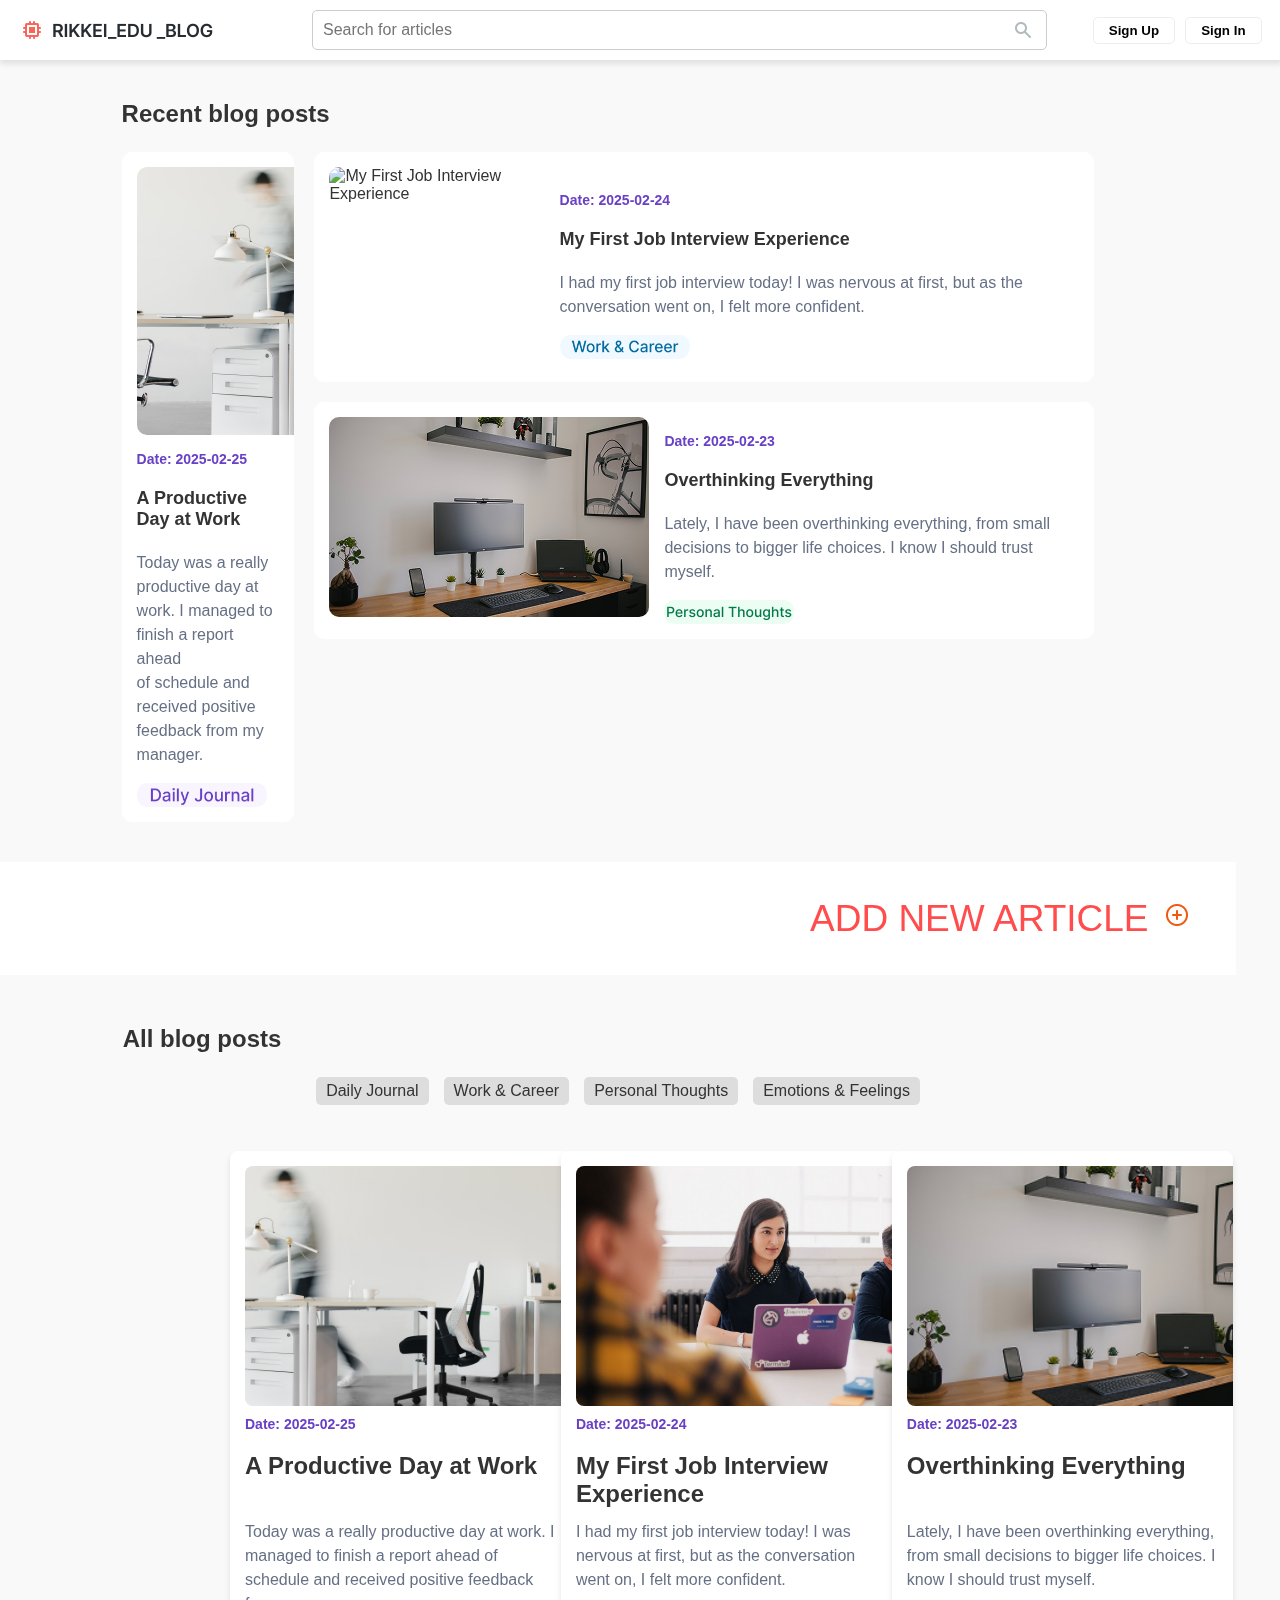
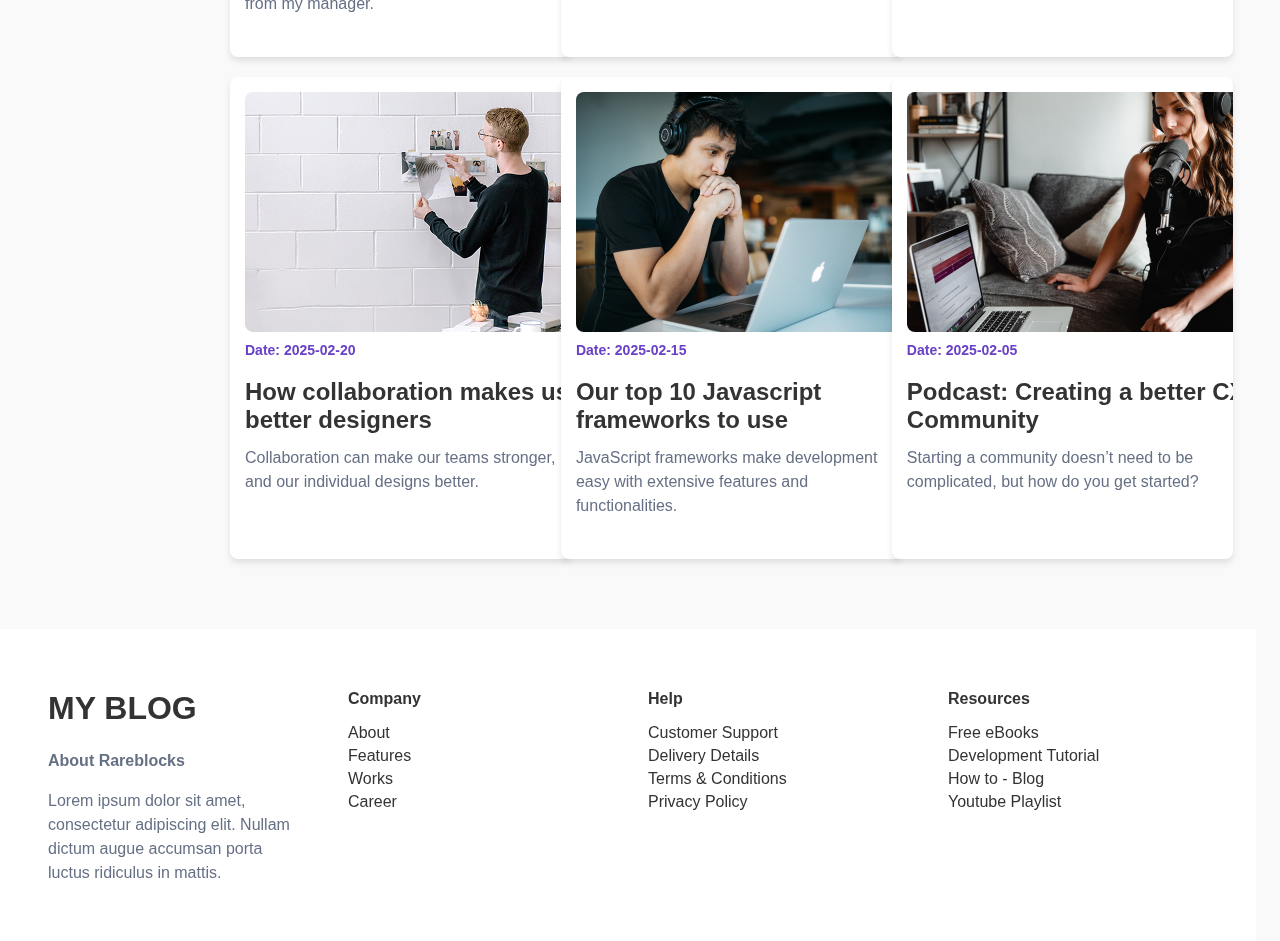
==== Ung dung viet nhat ki/index.html @ 4004fec1 "Add files via upload" ====
<!DOCTYPE html>
<html lang="vi">
  <head>
    <meta charset="UTF-8" />
    <meta name="viewport" content="width=device-width, initial-scale=1.0" />
    <title>Home Page</title>
    <link rel="stylesheet" href="./css/index.css" />
  </head>
  <body>
    <header class="header">
      <img class="logo" src="./assets/icons/Logo.png" alt="Logo" />
      <div class="search-container">
        <input
          type="text"
          placeholder="Search for articles"
          class="search-bar"
        />
        <img
          class="search-icon"
          src="./assets/icons/Search.png"
          alt="Search Icon"
        />
      </div>
      <div class="action-buttons">
        <button class="sign-up">
          <a href="./pages/register.html">Sign Up</a>
        </button>
        <button class="sign-in">
          <a href="./pages/login.html">Sign In</a>
        </button>
      </div>
    </header>
    <section class="recent-posts">
      <h2>Recent blog posts</h2>
      <div class="post-container">
        <!-- Bài viết lớn bên trái -->
        <div class="post-large">
          <img
            src="./assets/images/Image1.png"
            alt="A Productive Day at Work"
          />
          <div class="post-content">
            <p class="date">Date: 2025-02-25</p>
            <h3>A Productive Day at Work</h3>
            <p>
              Today was a really productive day at work. I managed to finish a
              report ahead <br />
              of schedule and received positive feedback from my manager.
            </p>
            <img class="iconText" src="./assets/icons/Badge.png" alt="" />
          </div>
        </div>

        <!-- Bên phải chứa 2 bài viết nhỏ -->
        <div class="post-right">
          <div class="post-small">
            <img
              src="../assets/images/image2.png"
              alt="My First Job Interview Experience"
            />
            <div class="post-content">
              <p class="date">Date: 2025-02-24</p>
              <h3>My First Job Interview Experience</h3>
              <p>
                I had my first job interview today! I was nervous at first, but
                as the conversation went on, I felt more confident.
              </p>
              <img class="iconText" src="./assets/icons/Badge (1).png" alt="" />
            </div>
          </div>

          <div class="post-small">
            <img
              src="./assets/images/Image3.png"
              alt="Overthinking Everything"
            />
            <div class="post-content">
              <p class="date">Date: 2025-02-23</p>
              <h3>Overthinking Everything</h3>
              <p>
                Lately, I have been overthinking everything, from small
                decisions to bigger life choices. I know I should trust myself.
              </p>
              <img class="iconText" src="./assets/icons/Badge (2).png" alt="" />
            </div>
          </div>
        </div>
      </div>
    </section>

    <section class="add-new-article">
      <h2 id="add-article">
        ADD NEW ARTICLE
        <img class="plus" src="./assets/icons/plus-circle.png" alt="" />
      </h2>
    </section>

    <section class="categories">
      <h2 class="category-header">All blog posts</h2>

      <ul>
        <li>Daily Journal</li>
        <li>Work & Career</li>
        <li>Personal Thoughts</li>
        <li>Emotions & Feelings</li>
      </ul>
    </section>

    <section class="blog-container">
      <article class="blog-card">
        <img src="./assets/images/Image1.png" alt="Office" />
        <div class="content">
          <span class="date">Date: 2025-02-25</span>
          <h2>A Productive Day at Work</h2>
          <p>
            Today was a really productive day at work. I <br />
            managed to finish a report ahead of schedule and <br />
            received positive feedback from my manager.
          </p>
          <img class="iconText" src="./assets/icons/Badge.png" alt="" />
        </div>
      </article>

      <article class="blog-card">
        <img src="./assets/images/image2.png" alt="Interview" />
        <div class="content">
          <span class="date">Date: 2025-02-24</span>
          <h2>My First Job Interview Experience</h2>
          <p>
            I had my first job interview today! I was nervous at first,<br />
            but as the conversation went on, I felt more confident.
          </p>
          <img class="iconText" src="./assets/icons/Badge (1).png" alt="" />
        </div>
      </article>

      <article class="blog-card">
        <img src="./assets/images/Image3.png" alt="Desk" />
        <div class="content">
          <span class="date">Date: 2025-02-23</span>
          <h2>Overthinking Everything</h2>
          <p>
            Lately, I have been overthinking everything, from small <br />
            decisions to bigger life choices.I know I should trust myself
          </p>
          <img class="iconText" src="./assets/icons/Badge (2).png" alt="" />
        </div>
      </article>

      <article class="blog-card small">
        <img src="./assets/images/Image4.png" alt="Collaboration" />
        <div class="content">
          <span class="date">Date: 2025-02-20</span>
          <h2>How collaboration makes us better designers</h2>
          <p>
            Collaboration can make our teams stronger, and our <br />
            individual designs better.
          </p>
          <img class="iconText" src="./assets/icons/Badge (1).png" alt="" />
        </div>
      </article>

      <article class="blog-card small">
        <img src="./assets/images/Image5.png" alt="Coding" />
        <div class="content">
          <span class="date">Date: 2025-02-15</span>
          <h2>Our top 10 Javascript frameworks to use</h2>
          <p>
            JavaScript frameworks make development easy with extensive <br />
            features and functionalities.
          </p>
          <img class="iconText" src="./assets/icons/Badge (1).png" alt="" />
        </div>
      </article>

      <article class="blog-card small">
        <img src="./assets/images/Image6.png" alt="Podcast" />
        <div class="content">
          <span class="date">Date: 2025-02-05</span>
          <h2>Podcast: Creating a better CX Community</h2>
          <p>
            Starting a community doesn’t need to be complicated, <br />
            but how do you get started?
          </p>
          <img class="iconText" src="./assets/icons/Badge (3).png" alt="" />
        </div>
      </article>
      <div class="pagination">
        <button class="prev-page">Previous</button>
        <ul class="page-numbers">
          <!-- Các số trang sẽ được tạo động -->
        </ul>
        <button class="next-page">Next</button>
      </div>
    </section>
    <footer>
      <div class="footer-container">
        <div class="footer-section about">
          <h1>MY BLOG</h1>
          <p><strong>About Rareblocks</strong></p>
          <p>
            Lorem ipsum dolor sit amet, consectetur adipiscing elit. Nullam
            dictum augue accumsan porta luctus ridiculus in mattis.
          </p>
        </div>
        <div class="footer-section">
          <h4>Company</h4>
          <ul>
            <li>About</li>
            <li>Features</li>
            <li>Works</li>
            <li>Career</li>
          </ul>
        </div>
        <div class="footer-section">
          <h4>Help</h4>
          <ul>
            <li>Customer Support</li>
            <li>Delivery Details</li>
            <li>Terms & Conditions</li>
            <li>Privacy Policy</li>
          </ul>
        </div>
        <div class="footer-section">
          <h4>Resources</h4>
          <ul>
            <li>Free eBooks</li>
            <li>Development Tutorial</li>
            <li>How to - Blog</li>
            <li>Youtube Playlist</li>
          </ul>
        </div>
        <!-- <div class="footer-icons">
          <img src="./assets/icons/1.png" alt="Icon 1" />
          <img src="./assets/icons/2.png" alt="Icon 2" />
          <img src="./assets/icons/3.png" alt="Icon 3" />
          <img src="./assets/icons/4.png" alt="Icon 4" />
        </div> -->
      </div>
    </footer>
    <script src="./js/index.js"></script>
    <script src="https://cdn.jsdelivr.net/npm/sweetalert2@11"></script>
  </body>
</html>
---- Ung dung viet nhat ki/css/index.css ----
/* General Styles */
body {
    font-family: Arial, sans-serif;
    margin: 0;
    padding: 0;
    background-color: #f9f9f9;
    color: #333;
    min-height: 100vh;
    max-width: 95%;
}

/* Header */
.header {
    display: flex;
    justify-content: space-between;
    align-items: center;
    padding: 10px 20px;
    background-color: white;
    box-shadow: 0px 4px 6px rgba(0, 0, 0, 0.1);
    width: 97vw;
}
.logo {
    width: 194px;
    height: 24px;
    top: 24px;
    left: 24px;    
}

.header .search-container {
    position: relative;
    width: 55%; 
}

.header .search-bar {
    width: 100%; 
    padding: 10px 40px 10px 10px; 
    border: 1px solid #ccc;
    border-radius: 5px;
    font-size: 16px;
}

.header .search-icon {
    position: absolute; 
    right: -40px;
    top: 50%; 
    transform: translateY(-50%);
    width: 24px;
    height: 24px;
    pointer-events: none; 
}


.header .action-buttons {
    display: flex;
    gap: 10px;
}


.header .action-buttons .sign-up {
    border: 1px solid rgb(240, 236, 236);
    padding: 5px 15px;
    background-color: white;
    color: black;
    border-radius: 5px;
    cursor: pointer;
    font-weight: bold;
    transition: background-color 0.3s ease;
}

.header .action-buttons .sign-in {
    border: 1px solid rgb(240, 236, 236);
    padding: 5px 15px;
    background-color: white;
    
    border-radius: 5px;
    cursor: pointer;
    font-weight: bold;
    transition: background-color 0.3s ease;
}

.header .action-buttons .sign-in a{
    text-decoration: none;
    color: black;
}

.header .action-buttons .sign-up a{
    text-decoration: none;
    color: black;
}

.header .action-buttons .sign-up:hover {
    background-color: #0056b3;
}

.header .action-buttons .sign-in:hover {
    background-color: #45a049;
}

.recent-posts {
    width: 80%;
    margin: 40px auto;
}
  
.recent-posts h2 {
    font-size: 24px;
    margin-bottom: 20px;
}

  .section-title {
    font-family: 'Inter', sans-serif;
    font-weight: 600;
    font-size: 28px;
    margin-bottom: 40px;
    color: #000; 
  }
  
  .post {
    display: flex;
    background: white;
    border-radius: 10px;
    overflow: hidden;
    padding: 15px;
}

.post-large {
    display: flex;
    flex-direction: column;
    background: white;
    border-radius: 10px;
    overflow: hidden;
    padding: 15px;
    grid-row: span 2; 
}

.post-large img {
    width: 592px;
    height: 268px;
    border-radius: 10px;
    object-fit: cover;
}

.post-right {
    display: flex;
    flex-direction: column;
    gap: 20px;
}

.post-container {
    display: grid;
    grid-template-columns: 2fr 1fr; 
    gap: 20px;
    align-items: start;
}

.post img {
    width: 592px;
    height: 268px;
    border-radius: 5px;
    object-fit: cover;
    margin-right: 15px;
}

.post-small {
    display: flex;
    background: white;
    border-radius: 10px;
    overflow: hidden;
    padding: 15px;
    width: 750px;
    margin-right: 0px;
}

.post-small img {
    width: 320px;
    height: 200px;
    object-fit: cover;
    border-radius: 10px;
    margin-right: 15px;
}

.post-content {
    display: flex;
    flex-direction: column;
    justify-content: center;
}

.post-content h3 {
    margin: 5px 0;
    font-size: 18px;
}
.daily-journal {
    color: purple;
}

.work-career {
    color: blue;
}

.personal-thoughts {
    color: green;
}

  .post-details {
    flex: 1;
    display: flex;
    flex-direction: column;
    justify-content: space-between;
  }
  
  .post-title {
    font-family: 'Inter', sans-serif;
    font-weight: 600;
    font-size: 20px;
    color: #333;
    margin-bottom: 10px;
  }
  

  .post-content .date {
    color: #6941C6;
    font-size: 14px;
    font-weight: 600;
    line-height: 20px;
    letter-spacing: 0%;
}
  .post-container .iconText{
    width: 130px;
    height: 24px;
    mix-blend-mode: Multiply; 
  }

  .post-description {
    font-family: 'Inter', sans-serif;
    font-weight: 400;
    font-size: 16px;
    line-height: 1.5;
    color: #667085; 
    margin-bottom: 10px;
  }
  

  .badge {
    background-color: #f9f5ff; 
    border-radius: 16px;
  }
  
  .badge img {
    width: 107px;
    height: 24px;
  }
  

/* Add New Article Section */
.add-new-article {
    text-align: center;
    padding: 10px;
    background-color: #ffffff;
    margin-bottom: 20px;
    width: 100%;    
}

.add-new-article h2 {
    display: flex;
    font-size: 24px;
    color: #ff4d4d;
    margin-left: 800px;
    font-family: 'Arial Narrow Bold', sans-serif;
    font-weight: 400;
    font-size: 37px;
    line-height: 32px;
}

.add-new-article .plus {
    width: 24px;
    height: 24px;
}

.categories {
    text-align: center;
    padding: 10px;
    width: 100%;
}

.categories ul {
    list-style: none;
    padding: 0;
    display: flex;
    justify-content: center;
    gap: 15px;
}

.categories li {
    padding: 5px 10px;
    background-color: #ddd;
    border-radius: 5px;
    cursor: pointer;
}

.blog-container {
    display: grid;
    grid-template-columns: repeat(3, 1fr);
    gap: 20px;
    padding: 20px;
    width: 80%;
   margin-left: 210px;

}

.blog-container .iconText{
    width: 135px;
    height: 24px;
}

.blog-card {
    background-color: #fff;
    padding: 15px;
    border-radius: 8px;
    box-shadow: 0 4px 6px rgba(0, 0, 0, 0.1);
    overflow: hidden;
    display: flex;
    flex-direction: column;
    width: 100%;
}

.blog-card img {
    width: 384px;
    height: 240px;
    object-fit: cover;
    border-radius: 8px;
    display: block;
}

.blog-card .content {
    flex-grow: 1;
    display: flex;
    flex-direction: column;
    padding: 10px 0;
}

.date {
    font-size: 14px;
    color: #6941C6;
    font-weight: 600;
}

h2 {
    width: 384px;
   height: 32px;
    gap: 16px;

}

p {
font-weight: 400;
font-size: 16px;
line-height: 24px;
letter-spacing: 0%;
color: #667085;

}

.category {
    display: inline-block;
    margin-top: 10px;
    font-size: 12px;
    background-color: #007bff;
    color: white;
    padding: 5px 10px;
    border-radius: 5px;
}

.pagination {
    display: flex;
    justify-content: center;
    align-items: center;
    gap: 10px;
    margin-top: 20px;
  }
  
  .pagination .prev-page,
  .pagination .next-page {
    padding: 10px 15px;
    background-color: #ddd;
    border: none;
    border-radius: 5px;
    cursor: pointer;
  }
  
  .pagination .page-numbers {
    list-style: none;
    display: flex;
    gap: 5px;
    padding: 0;
    margin: 0;
  }
  
  .pagination .page-numbers li {
    padding: 5px 10px;
    background-color: #f1f1f1;
    border: 1px solid #ccc;
    border-radius: 3px;
    cursor: pointer;
  }
  
  .pagination .page-numbers .active {
    background-color: #007bff;
    color: #fff;
    font-weight: bold;
  }
  
  
/* Footer */
footer {
    width: 100%;
    background-color: #fff;
    padding: 40px 20px;
    margin-top: 50px;
}

.footer-container {
    display: flex;
    justify-content: space-between;
    max-width: 1200px;
    margin: auto;
}

.post-info h1 {
    margin: 0;
    font-size: 22px;
    font-weight: bold;
}

.footer-section {
    flex: 1;
    padding: 0 20px;
}

.footer-section h4 {
    margin-bottom: 10px;
}

.footer-section ul {
    list-style: none;
    padding: 0;
}

.footer-section ul li {
    margin: 5px 0;
}

.footer-socials {
    text-align: center;
    margin-top: 20px;
    font-size: 20px;
}

.footer-icons {
    text-align: center;
    padding-top: 20px;
  }
  .footer-icons img {
    margin: 0 10px;
    width: 16.689332962036133px;
   height: 17.444555282592773px;
  }
  
  @media (max-width: 768px) {
    .header {
      flex-direction: column;
      align-items: center;
      text-align: center;
    }
  
    .search-container {
      width: 100%;
      margin: 10px 0;
    }
  
    .action-buttons {
      display: flex;
      justify-content: center;
      gap: 10px;
      margin-top: 10px;
    }
  
    .post-container {
      display: flex;
      flex-direction: column;
      gap: 10px;
      align-items: center;
    }
  
    .post-small {
      width: 100%;
      max-width: 400px;
    }
    .add-new-article h2 {
        width: 90%; 
        text-align: center;
        margin: auto;
        padding: 10px;
      }
  }
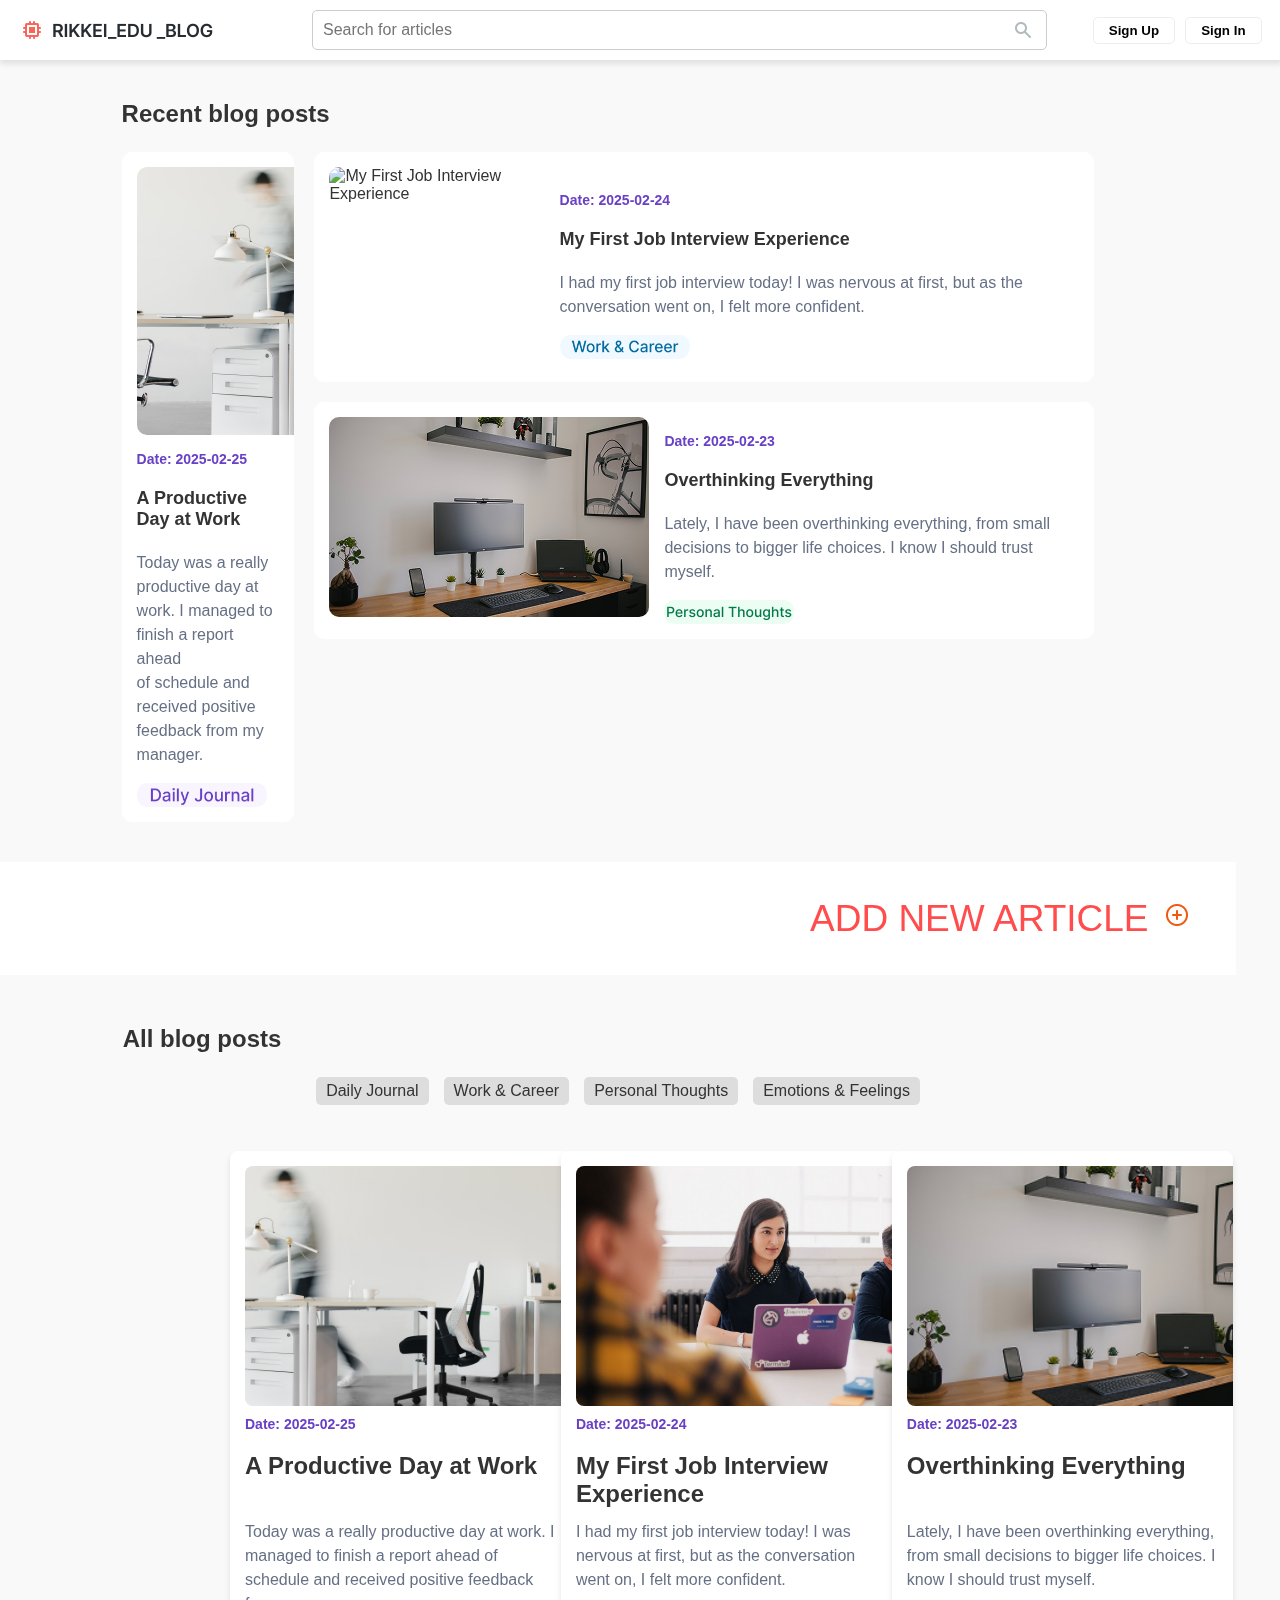
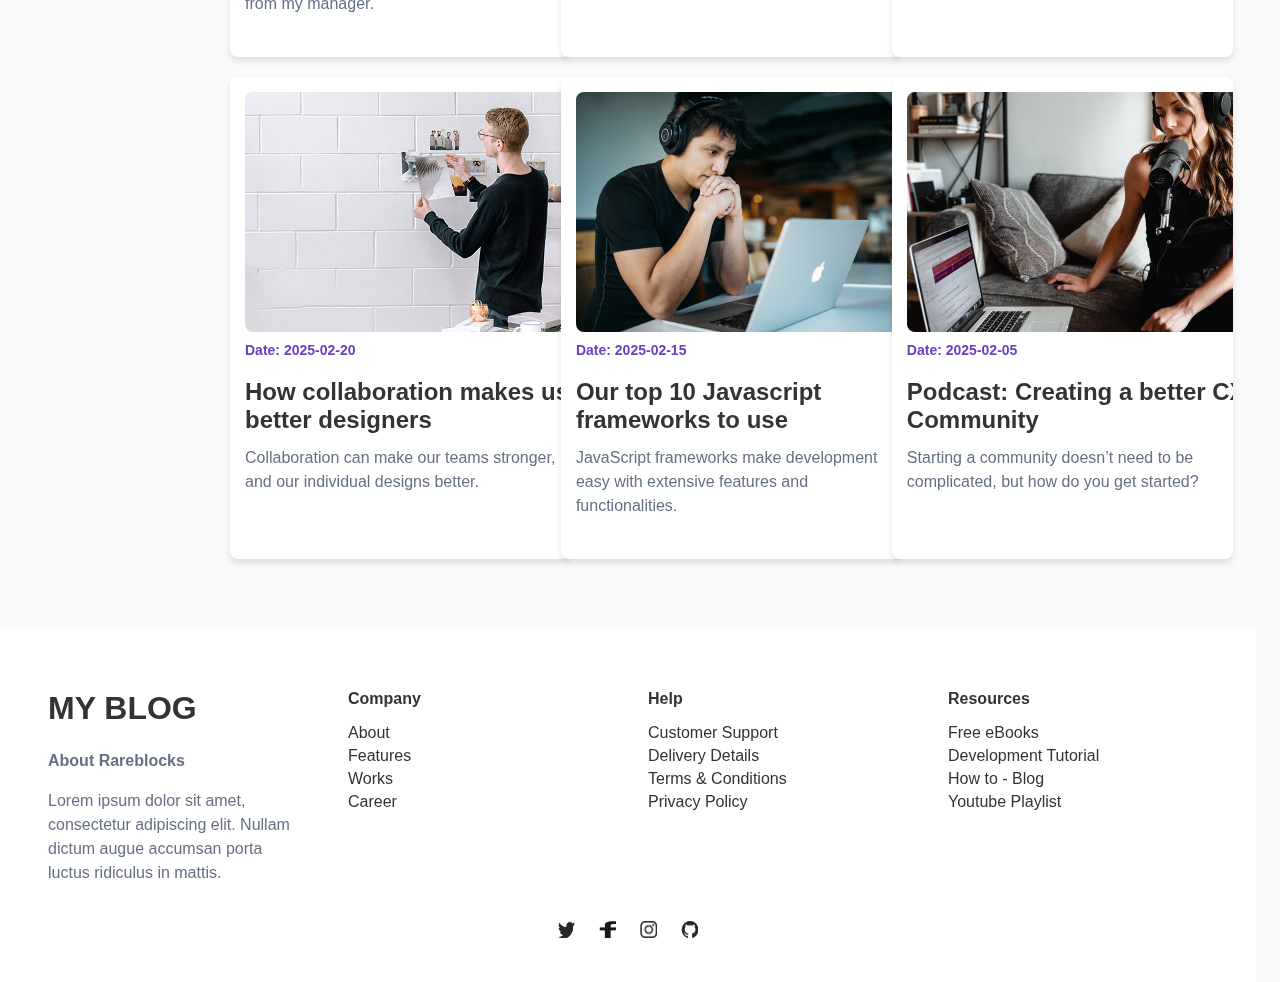
==== commit 7e670f51: "Add files via upload" ====
--- a/Ung dung viet nhat ki/index.html
+++ b/Ung dung viet nhat ki/index.html
@@ -230,12 +230,12 @@
             <li>Youtube Playlist</li>
           </ul>
         </div>
-        <!-- <div class="footer-icons">
-          <img src="./assets/icons/1.png" alt="Icon 1" />
-          <img src="./assets/icons/2.png" alt="Icon 2" />
-          <img src="./assets/icons/3.png" alt="Icon 3" />
-          <img src="./assets/icons/4.png" alt="Icon 4" />
-        </div> -->
+      </div>
+      <div class="footer-icons">
+        <img src="./assets/icons/1.png" alt="Icon 1" />
+        <img src="./assets/icons/2.png" alt="Icon 2" />
+        <img src="./assets/icons/3.png" alt="Icon 3" />
+        <img src="./assets/icons/4.png" alt="Icon 4" />
       </div>
     </footer>
     <script src="./js/index.js"></script>
